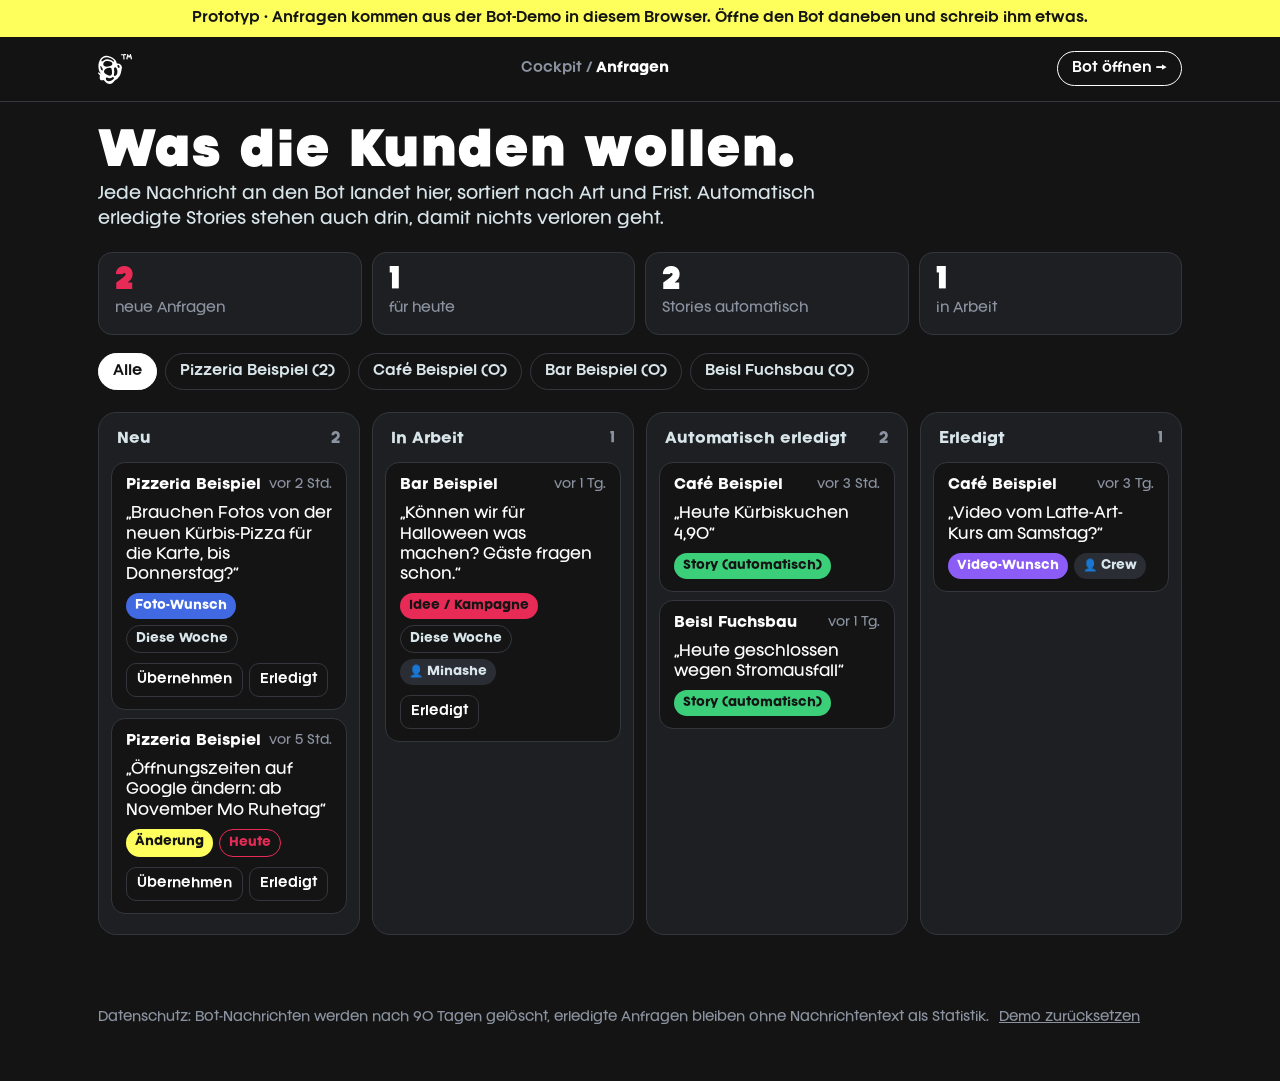
==== anfragen/index.html @ 5394dbed "Anfragen-Dashboard, Telegram-Bot, SharePoint-Videos und Datenschutz-Konzept - /anfragen/: alle Bot-N" ====
<!doctype html>
<html lang="de">
<head>
<meta charset="utf-8">
<meta name="viewport" content="width=device-width,initial-scale=1,viewport-fit=cover">
<meta name="robots" content="noindex,nofollow">
<title>the first thought — Anfragen</title>
<meta name="theme-color" content="#141414">
<link rel="icon" href="../assets/img/logo-pink.svg" type="image/svg+xml">
<link rel="stylesheet" href="../assets/css/base.css">
<style>
  .banner{background:var(--yellow);color:var(--ink);font-size:13.5px;font-weight:600;text-align:center;padding:8px var(--gutter)}
  header.top{position:sticky;top:0;z-index:30;background:rgba(20,20,20,.92);backdrop-filter:blur(10px);-webkit-backdrop-filter:blur(10px);border-bottom:1px solid var(--line)}
  header.top .wrap{display:flex;align-items:center;justify-content:space-between;height:64px;gap:14px}
  .crumbs{font-size:13px;color:var(--muted);font-weight:600}
  .crumbs b{color:var(--paper)}
  h1{font-weight:900;font-size:clamp(30px,4vw,46px);margin:26px 0 6px;line-height:1.05}
  .lead{color:var(--mist);margin:0 0 20px;max-width:720px}
  .stats{display:grid;grid-template-columns:repeat(4,1fr);gap:10px;margin-bottom:18px}
  @media (max-width:700px){.stats{grid-template-columns:1fr 1fr}}
  .stat{background:var(--ink-2);border:1px solid var(--line);border-radius:14px;padding:14px 16px}
  .stat b{display:block;font-size:28px;font-weight:900;line-height:1}
  .stat span{font-size:13px;color:var(--muted)}
  .stat.hot b{color:var(--pink)}
  .filters{display:flex;gap:8px;overflow-x:auto;scrollbar-width:none;margin:0 0 18px;padding-bottom:4px}
  .filters::-webkit-scrollbar{display:none}
  .filters button{flex:none;font:600 13.5px var(--sans);padding:9px 14px;border-radius:999px;border:1.5px solid var(--line);background:transparent;color:var(--mist);cursor:pointer}
  .filters button[aria-pressed="true"]{background:var(--paper);color:var(--ink);border-color:var(--paper)}
  .board{display:grid;grid-template-columns:repeat(4,minmax(0,1fr));gap:12px;padding-bottom:60px}
  @media (max-width:1000px){.board{grid-template-columns:repeat(2,minmax(0,1fr))}}
  @media (max-width:600px){.board{grid-template-columns:minmax(0,1fr)}}
  .col{background:var(--ink-2);border:1px solid var(--line);border-radius:18px;padding:12px;min-height:160px}
  .col h2{font-size:14px;font-weight:700;margin:4px 6px 12px;display:flex;justify-content:space-between;color:var(--mist)}
  .col h2 span{color:var(--muted)}
  .tk{background:var(--ink);border:1px solid var(--line);border-radius:14px;padding:12px 14px;margin-bottom:8px}
  .tk.fresh{border-color:var(--pink);box-shadow:0 0 0 3px rgba(232,43,86,.2)}
  .tk .top{display:flex;justify-content:space-between;gap:8px;font-size:12px;color:var(--muted)}
  .tk .cl{font-weight:700;color:var(--paper);font-size:13.5px}
  .tk p{margin:8px 0;font-size:14.5px;line-height:1.4}
  .tk .tags{display:flex;flex-wrap:wrap;gap:6px}
  .tg{font-size:11.5px;font-weight:700;border-radius:999px;padding:4px 9px;background:var(--ink-3);color:var(--mist)}
  .tg.foto{background:#4169e1;color:#fff}.tg.video{background:#8b5cf6;color:#fff}.tg.aenderung{background:var(--yellow);color:var(--ink)}.tg.idee{background:var(--pink);color:var(--ink)}.tg.basic{background:#3ccf7a;color:var(--ink)}
  .tg.due{background:transparent;border:1px solid var(--line)}
  .tg.due.heute{border-color:var(--pink);color:var(--pink)}
  .tk .res{font-size:12.5px;color:var(--muted);margin-top:8px}
  .tk .act{display:flex;gap:6px;margin-top:10px}
  .tk .act button{font:600 12.5px var(--sans);padding:8px 10px;border-radius:10px;border:1.5px solid var(--line);background:transparent;color:var(--paper);cursor:pointer}
  .tk .act button:hover{border-color:var(--pink);color:var(--pink)}
  .empty{font-size:13px;color:var(--muted);padding:8px 6px}
  .foot{font-size:12.5px;color:var(--muted);padding:0 0 40px}
  @media (max-width:560px){.crumbs{display:none}}
</style>
</head>
<body>
<div class="banner">Prototyp · Anfragen kommen aus der Bot-Demo in diesem Browser. Öffne den Bot daneben und schreib ihm etwas.</div>
<header class="top"><div class="wrap">
  <a href="../" aria-label="Zur Übersicht"><img class="logo" src="../assets/img/logo-white.svg" alt="the first thought" style="width:34px"></a>
  <span class="crumbs">Cockpit / <b>Anfragen</b></span>
  <a class="btn" href="../bot/" target="_blank" rel="noopener" style="padding:10px 14px;font-size:13px">Bot öffnen →</a>
</div></header>
<main class="wrap">
  <h1>Was die Kunden wollen.</h1>
  <p class="lead">Jede Nachricht an den Bot landet hier, sortiert nach Art und Frist. Automatisch erledigte Stories stehen auch drin, damit nichts verloren geht.</p>
  <div class="stats" id="stats"></div>
  <div class="filters" id="filters"></div>
  <div class="board" id="board"></div>
  <p class="foot">Datenschutz: Bot-Nachrichten werden nach 90 Tagen gelöscht, erledigte Anfragen bleiben ohne Nachrichtentext als Statistik. <button type="button" id="reset" style="background:none;border:0;color:var(--muted);text-decoration:underline;cursor:pointer;font:inherit">Demo zurücksetzen</button></p>
</main>
<script src="../assets/js/inbox.js"></script>
<script>
(() => {
"use strict";
const COLS = [["neu", "Neu"], ["arbeit", "In Arbeit"], ["auto", "Automatisch erledigt"], ["erledigt", "Erledigt"]];
const esc = s => String(s ?? "").replace(/[&<>"]/g, c => ({ "&": "&amp;", "<": "&lt;", ">": "&gt;", '"': "&quot;" }[c]));
const ago = t => { const m = Math.round((Date.now() - t) / 60000); if (m < 1) return "gerade eben"; if (m < 60) return `vor ${m} Min.`; const h = Math.round(m / 60); if (h < 24) return `vor ${h} Std.`; return `vor ${Math.round(h / 24)} Tg.`; };
let filter = "Alle";
let seen = new Set();
let first = true;
function render() {
  const all = TFT_inbox.all();
  const clients = ["Alle", ...new Set(all.map(t => t.client))];
  const f = document.getElementById("filters"); f.innerHTML = "";
  clients.forEach(c => { const b = document.createElement("button"); b.type = "button"; b.textContent = c + (c === "Alle" ? "" : ` (${all.filter(t => t.client === c && t.status === "neu").length})`); b.setAttribute("aria-pressed", String(c === filter)); b.onclick = () => { filter = c; render(); }; f.appendChild(b); });
  const list = all.filter(t => filter === "Alle" || t.client === filter);
  const neu = list.filter(t => t.status === "neu");
  document.getElementById("stats").innerHTML = `
    <div class="stat hot"><b>${neu.length}</b><span>neue Anfragen</span></div>
    <div class="stat"><b>${neu.filter(t => t.due === "Heute").length}</b><span>für heute</span></div>
    <div class="stat"><b>${list.filter(t => t.status === "auto").length}</b><span>Stories automatisch</span></div>
    <div class="stat"><b>${list.filter(t => t.status === "arbeit").length}</b><span>in Arbeit</span></div>`;
  const board = document.getElementById("board"); board.innerHTML = "";
  COLS.forEach(([k, label]) => {
    const items = list.filter(t => t.status === k);
    const col = document.createElement("div"); col.className = "col";
    col.innerHTML = `<h2>${label}<span>${items.length}</span></h2>`;
    if (!items.length) col.insertAdjacentHTML("beforeend", `<div class="empty">Nichts da.</div>`);
    items.forEach(t => {
      const fresh = !first && !seen.has(t.id);
      const el = document.createElement("div"); el.className = "tk" + (fresh ? " fresh" : "");
      el.innerHTML = `<div class="top"><span class="cl">${esc(t.client)}</span><span>${ago(t.created)}</span></div>
        <p>„${esc(t.text)}“</p>
        <div class="tags"><span class="tg ${t.kind}">${esc(TFT_KIND[t.kind] || t.kind)}</span>${t.due ? `<span class="tg due ${t.due === "Heute" ? "heute" : ""}">${esc(t.due)}</span>` : ""}${t.owner ? `<span class="tg">👤 ${esc(t.owner)}</span>` : ""}</div>
        ${t.result ? `<div class="res">→ ${esc(t.result)}</div>` : ""}
        ${k === "neu" ? `<div class="act"><button data-a="take">Übernehmen</button><button data-a="done">Erledigt</button></div>` : k === "arbeit" ? `<div class="act"><button data-a="done">Erledigt</button></div>` : ""}`;
      el.querySelectorAll("button").forEach(b => b.onclick = () => { TFT_inbox.update(t.id, b.dataset.a === "take" ? { status: "arbeit", owner: "Minashe" } : { status: "erledigt" }); render(); });
      col.appendChild(el);
    });
    board.appendChild(col);
  });
  list.forEach(t => seen.add(t.id)); first = false;
}
window.addEventListener("storage", e => { if (e.key === TFT_inbox.KEY) render(); });
setInterval(render, 30000);
document.getElementById("reset").onclick = () => { TFT_inbox.reset(); seen = new Set(); first = true; render(); };
render();
})();
</script>
</body>
</html>
---- assets/css/base.css ----
/* the first thought — Design-Tokens (abgeleitet von thefirstthought.at) */
@font-face{font-family:"Franie";src:url("../fonts/Franie-Light.woff2") format("woff2");font-weight:300;font-display:swap}
@font-face{font-family:"Franie";src:url("../fonts/Franie-Regular.woff2") format("woff2");font-weight:400;font-display:swap}
@font-face{font-family:"Franie";src:url("../fonts/Franie-Italic.woff2") format("woff2");font-weight:400;font-style:italic;font-display:swap}
@font-face{font-family:"Franie";src:url("../fonts/Franie-SemiBold.woff2") format("woff2");font-weight:600;font-display:swap}
@font-face{font-family:"Franie";src:url("../fonts/Franie-Bold.woff2") format("woff2");font-weight:700;font-display:swap}
@font-face{font-family:"Franie";src:url("../fonts/Franie-Black.woff2") format("woff2");font-weight:900;font-display:swap}
@font-face{font-family:"Thefirstfont";src:url("../fonts/Thefirstfont-Regular.woff2") format("woff2");font-weight:400;font-display:swap}

:root{
  --ink:#141414;
  --ink-2:#1d1f22;
  --ink-3:#2a2d33;
  --line:#33373d;
  --muted:#8b93a0;
  --paper:#ffffff;
  --mist:#d8e5ea;
  --pink:#e82b56;
  --pink-soft:#e0687f;
  --blue:#4169e1;
  --yellow:#feff5d;
  --radius:18px;
  --gutter:clamp(16px,4vw,48px);
  --max:1180px;
  --display:"Thefirstfont","Franie",system-ui,sans-serif;
  --sans:"Franie",system-ui,-apple-system,"Segoe UI",sans-serif;
}
*{box-sizing:border-box}
html{-webkit-text-size-adjust:100%}
body{margin:0;background:var(--ink);color:var(--paper);font-family:var(--sans);font-weight:400;line-height:1.55;-webkit-font-smoothing:antialiased}
a{color:inherit}
img,svg{display:block;max-width:100%}
::selection{background:var(--pink);color:var(--ink)}
.wrap{max-width:var(--max);margin:0 auto;padding:0 var(--gutter)}
.logo{width:40px;height:auto;color:var(--paper)}
.btn{display:inline-flex;align-items:center;gap:.6em;font:600 15px/1 var(--sans);padding:16px 22px;border-radius:999px;border:1.5px solid var(--paper);color:var(--paper);background:transparent;text-decoration:none;cursor:pointer;transition:background .2s,color .2s,border-color .2s}
.btn:hover{background:var(--paper);color:var(--ink)}
.btn--pink{background:var(--pink);border-color:var(--pink);color:var(--ink)}
.btn--pink:hover{background:var(--paper);border-color:var(--paper)}
.tag{display:inline-block;font:600 12px/1 var(--sans);letter-spacing:.12em;text-transform:uppercase;color:var(--pink)}
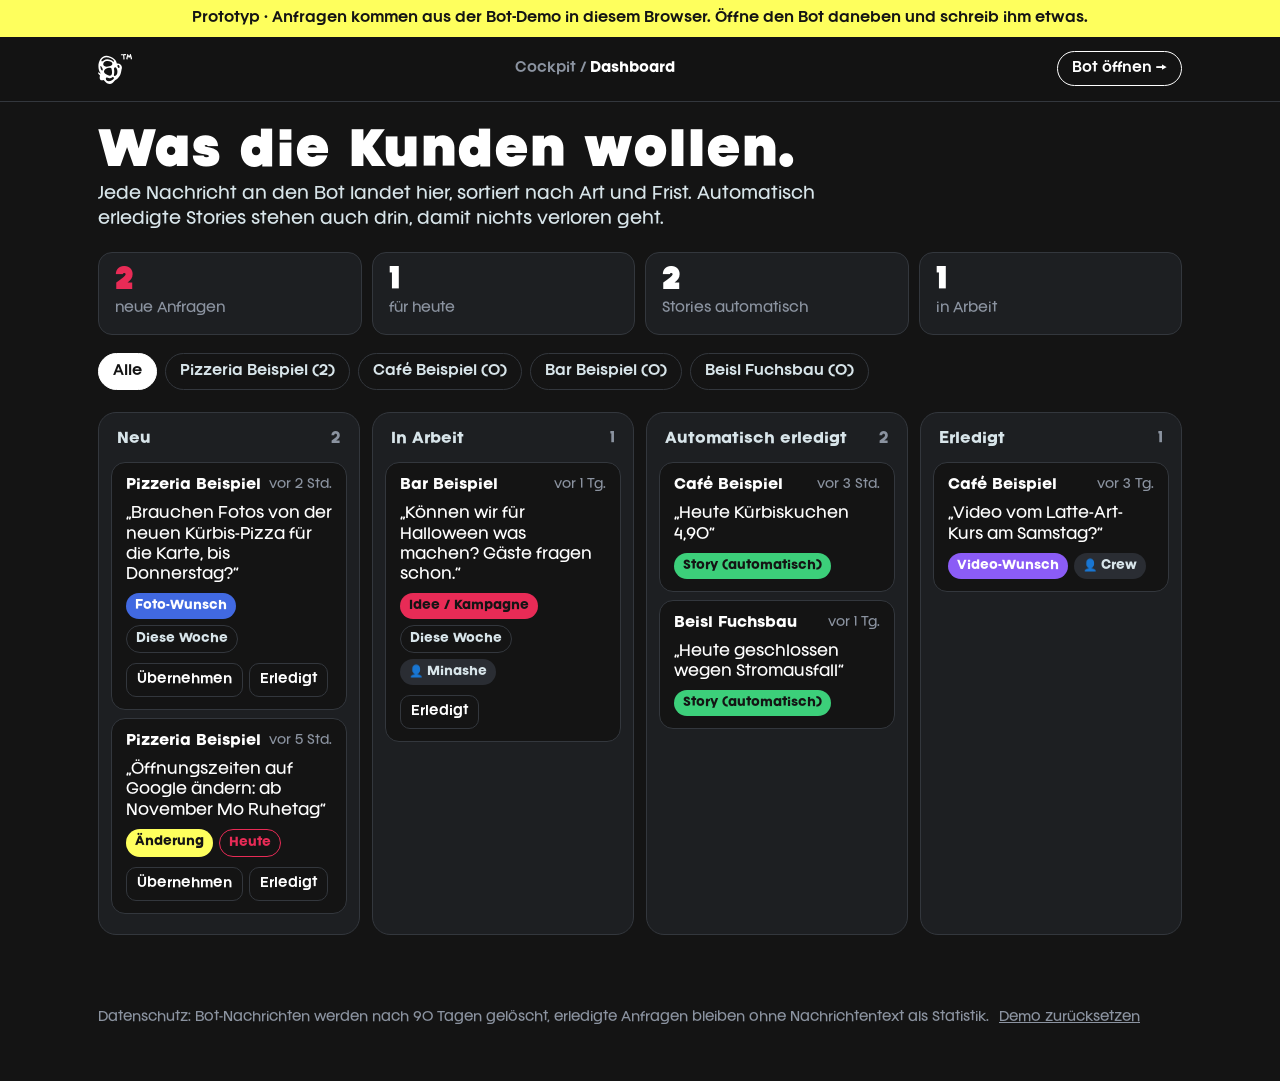
==== commit 65a1d82d: "Menü: kleinere Schrift, kürzere Punkte, „Dashboard“ statt „Anfragen“ Co-Authored-By: Claude Opus 5.5" ====
--- a/anfragen/index.html
+++ b/anfragen/index.html
@@ -4,7 +4,7 @@
 <meta charset="utf-8">
 <meta name="viewport" content="width=device-width,initial-scale=1,viewport-fit=cover">
 <meta name="robots" content="noindex,nofollow">
-<title>the first thought — Anfragen</title>
+<title>the first thought — Dashboard</title>
 <meta name="theme-color" content="#141414">
 <link rel="icon" href="../assets/img/logo-pink.svg" type="image/svg+xml">
 <link rel="stylesheet" href="../assets/css/base.css">
@@ -55,7 +55,7 @@
 <div class="banner">Prototyp · Anfragen kommen aus der Bot-Demo in diesem Browser. Öffne den Bot daneben und schreib ihm etwas.</div>
 <header class="top"><div class="wrap">
   <a href="../" aria-label="Zur Übersicht"><img class="logo" src="../assets/img/logo-white.svg" alt="the first thought" style="width:34px"></a>
-  <span class="crumbs">Cockpit / <b>Anfragen</b></span>
+  <span class="crumbs">Cockpit / <b>Dashboard</b></span>
   <a class="btn" href="../bot/" target="_blank" rel="noopener" style="padding:10px 14px;font-size:13px">Bot öffnen →</a>
 </div></header>
 <main class="wrap">
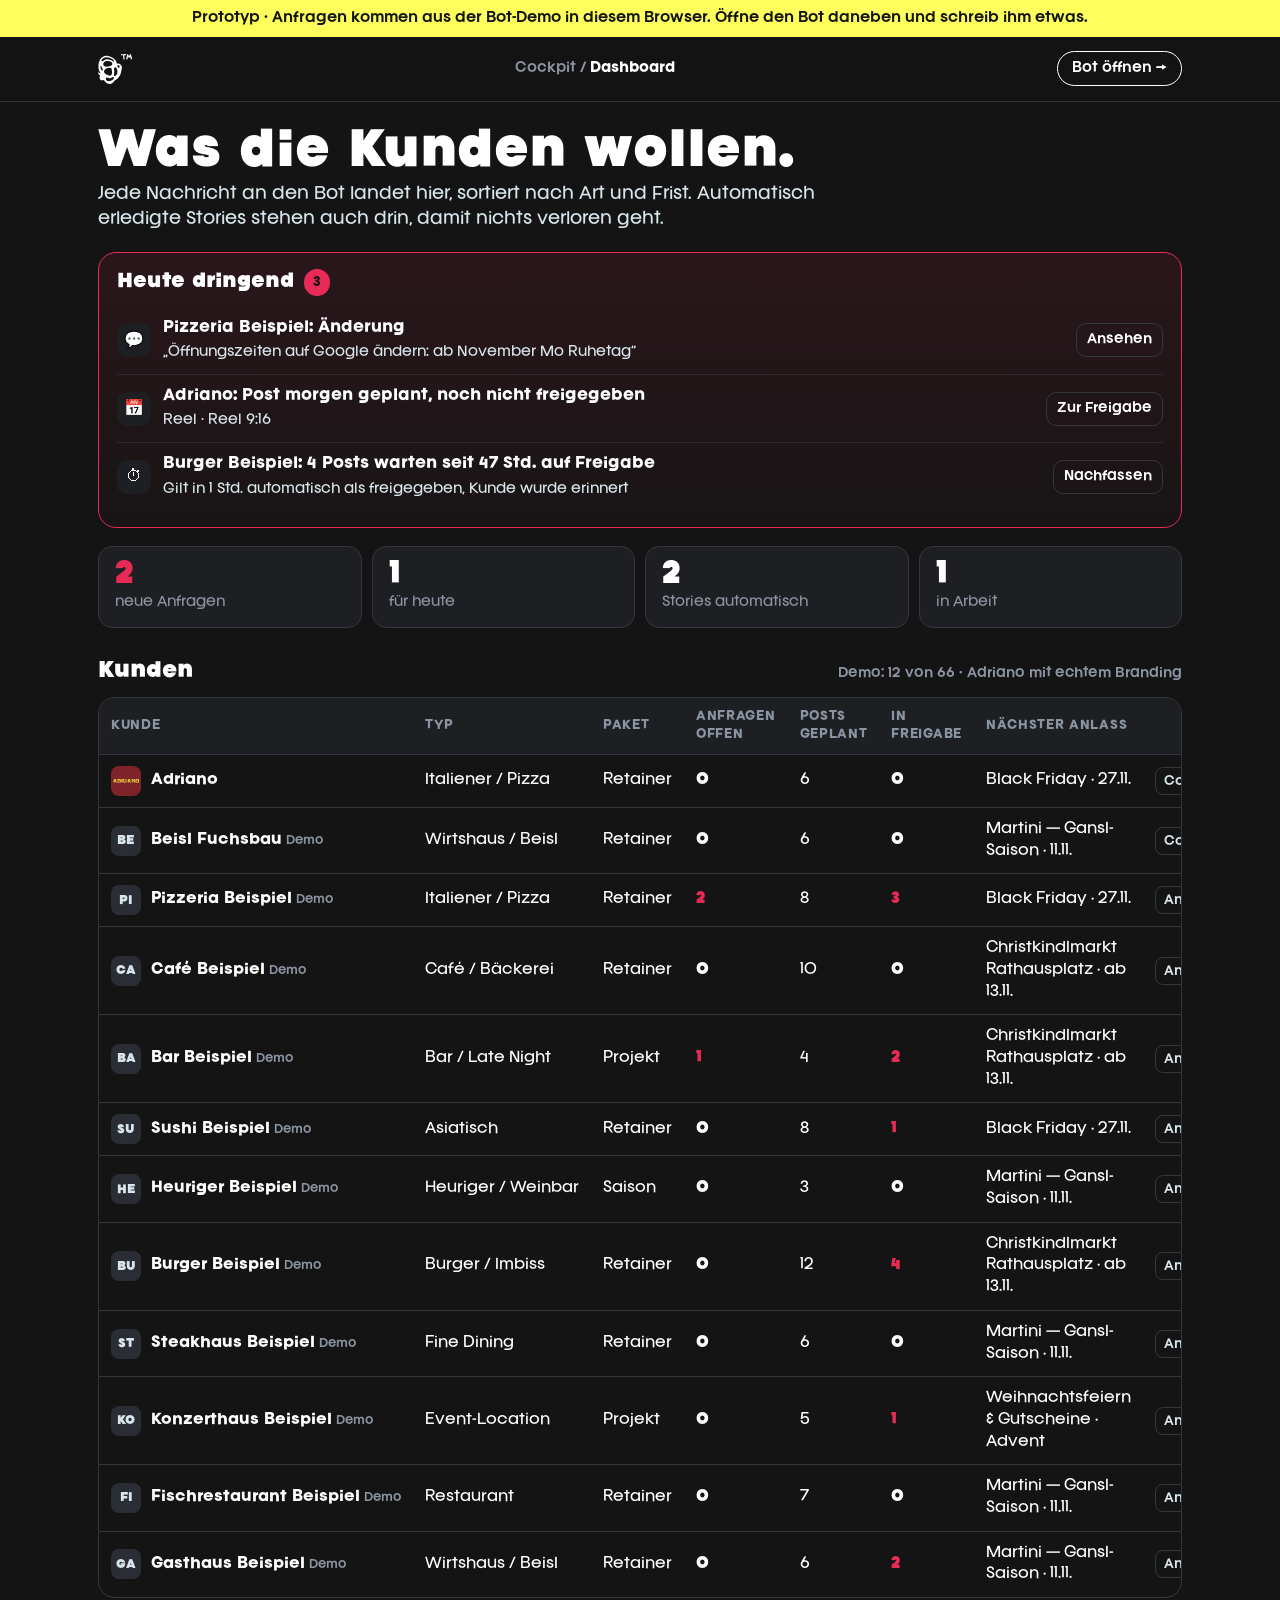
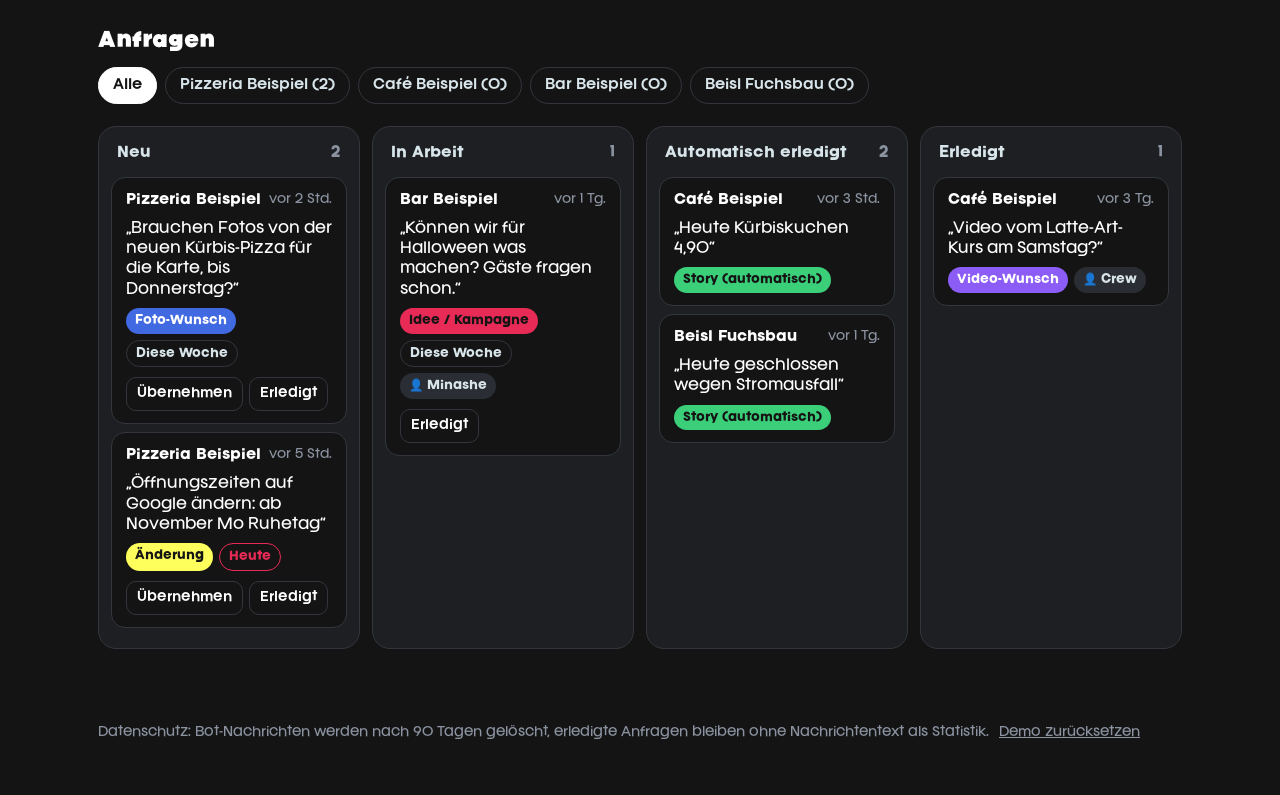
==== commit 6c12175c: "Brand-Kit-Editor, Adriano als Beispielkunde, Kundenliste und „Heute dringend“ - /brandkit/: Logo (SV" ====
--- a/anfragen/index.html
+++ b/anfragen/index.html
@@ -47,6 +47,34 @@
   .tk .act button{font:600 12.5px var(--sans);padding:8px 10px;border-radius:10px;border:1.5px solid var(--line);background:transparent;color:var(--paper);cursor:pointer}
   .tk .act button:hover{border-color:var(--pink);color:var(--pink)}
   .empty{font-size:13px;color:var(--muted);padding:8px 6px}
+  .urgent{border:1.5px solid var(--pink);background:linear-gradient(180deg,rgba(232,43,86,.10),rgba(232,43,86,.02));border-radius:18px;padding:16px 18px;margin:0 0 18px}
+  .urgent h2{margin:0 0 10px;font-size:18px;font-weight:900;display:flex;align-items:center;gap:10px}
+  .urgent h2 span{font-size:12px;font-weight:700;background:var(--pink);color:var(--ink);border-radius:999px;padding:4px 9px}
+  .ur{display:grid;grid-template-columns:auto minmax(0,1fr) auto;gap:12px;align-items:center;padding:10px 0;border-top:1px solid rgba(255,255,255,.08)}
+  .ur:first-of-type{border-top:0}
+  .ur .ic{width:34px;height:34px;border-radius:10px;display:grid;place-items:center;background:var(--ink-2);font-size:16px}
+  .ur b{display:block;font-size:14.5px}
+  .ur span{font-size:13px;color:var(--mist)}
+  .ur a{font:600 12.5px var(--sans);color:var(--paper);border:1.5px solid var(--line);border-radius:10px;padding:8px 10px;text-decoration:none;white-space:nowrap}
+  .ur a:hover{border-color:var(--pink);color:var(--pink)}
+  h2.sec{font-size:20px;font-weight:900;margin:28px 0 10px;display:flex;justify-content:space-between;align-items:baseline;gap:10px}
+  h2.sec small{font-size:12.5px;font-weight:600;color:var(--muted)}
+  .tw{overflow-x:auto;border:1px solid var(--line);border-radius:16px;margin-bottom:26px}
+  table.cl{width:100%;border-collapse:collapse;font-size:14px;min-width:1000px}
+  table.cl td:nth-child(1) span,table.cl td:nth-child(2),table.cl td:nth-child(3){white-space:nowrap}
+  table.cl th{text-align:left;font-size:11.5px;font-weight:700;letter-spacing:.06em;text-transform:uppercase;color:var(--muted);padding:10px 12px;background:var(--ink-2);border-bottom:1px solid var(--line)}
+  table.cl td{padding:11px 12px;border-bottom:1px solid var(--line);vertical-align:middle}
+  table.cl tr:last-child td{border-bottom:0}
+  table.cl tr:hover td{background:rgba(255,255,255,.02)}
+  .cn{display:flex;align-items:center;gap:10px;font-weight:700}
+  .cn i{width:30px;height:30px;border-radius:8px;display:grid;place-items:center;font-style:normal;font-size:11px;font-weight:800;flex:none;overflow:hidden}
+  .cn i img{width:26px}
+  .cn em{font-style:normal;font-size:11px;font-weight:600;color:var(--muted);margin-left:4px}
+  .num{font-weight:800}
+  .num.hot{color:var(--pink)}
+  .ln{display:flex;gap:6px}
+  .ln a{font:600 12px var(--sans);color:var(--mist);text-decoration:none;border:1px solid var(--line);border-radius:8px;padding:6px 8px;white-space:nowrap}
+  .ln a:hover{color:var(--pink);border-color:var(--pink)}
   .foot{font-size:12.5px;color:var(--muted);padding:0 0 40px}
   @media (max-width:560px){.crumbs{display:none}}
 </style>
@@ -61,12 +89,19 @@
 <main class="wrap">
   <h1>Was die Kunden wollen.</h1>
   <p class="lead">Jede Nachricht an den Bot landet hier, sortiert nach Art und Frist. Automatisch erledigte Stories stehen auch drin, damit nichts verloren geht.</p>
+  <section class="urgent" id="urgent"></section>
   <div class="stats" id="stats"></div>
+  <h2 class="sec">Kunden <small>Demo: 12 von 66 · Adriano mit echtem Branding</small></h2>
+  <div class="tw"><table class="cl"><thead><tr><th>Kunde</th><th>Typ</th><th>Paket</th><th>Anfragen offen</th><th>Posts geplant</th><th>In Freigabe</th><th>Nächster Anlass</th><th></th></tr></thead><tbody id="clients"></tbody></table></div>
+  <h2 class="sec">Anfragen</h2>
   <div class="filters" id="filters"></div>
   <div class="board" id="board"></div>
   <p class="foot">Datenschutz: Bot-Nachrichten werden nach 90 Tagen gelöscht, erledigte Anfragen bleiben ohne Nachrichtentext als Statistik. <button type="button" id="reset" style="background:none;border:0;color:var(--muted);text-decoration:underline;cursor:pointer;font:inherit">Demo zurücksetzen</button></p>
 </main>
 <script src="../assets/js/inbox.js"></script>
+<script src="../assets/js/anlaesse.js"></script>
+<script src="../assets/js/templates.js"></script>
+<script src="../assets/js/clients.js"></script>
 <script>
 (() => {
 "use strict";
@@ -108,6 +143,38 @@
     board.appendChild(col);
   });
   list.forEach(t => seen.add(t.id)); first = false;
+  renderClients(all); renderUrgent(all);
+}
+function contentOf(id) {
+  const key = id === "fuchsbau" ? "tft-content-demo-v2" : "tft-content-" + id + "-v1";
+  try { const s = JSON.parse(localStorage.getItem(key) || "null"); if (s && s.posts) return s.posts; } catch (e) {}
+  const c = TFT_CLIENTS[id]; return c && c.seed ? c.seed() : null;
+}
+function nextAnlass(t) { const a = TFT_ANLAESSE.find(x => x.typ.includes(t)); return a ? `${a.t} · ${a.d}` : "–"; }
+function renderClients(all) {
+  const tb = document.getElementById("clients"); tb.innerHTML = "";
+  TFT_CLIENT_LIST.forEach(c => {
+    const open = all.filter(t => t.client === c.name && (t.status === "neu" || t.status === "arbeit")).length;
+    const posts = c.id ? contentOf(c.id) : null;
+    const planned = posts ? posts.length : c.posts, review = posts ? posts.filter(p => p.status === "review").length : c.review;
+    const cl = c.id && TFT_CLIENTS[c.id], br = c.id ? TFT_getBrand(c.id) : null;
+    const av = br && br.logoOnDark ? `<i style="background:${br.colors.dark}"><img src="${esc(br.logoOnDark)}" alt=""></i>` : `<i style="background:var(--ink-3);color:var(--mist)">${esc(c.name.slice(0, 2).toUpperCase())}</i>`;
+    const tr = document.createElement("tr");
+    tr.innerHTML = `<td><div class="cn">${av}<span>${esc(c.name)}${c.fictional ? "<em>Demo</em>" : ""}</span></div></td><td>${esc(c.typ)}</td><td>${esc(c.plan)}</td>
+      <td><span class="num ${open ? "hot" : ""}">${open}</span></td><td>${planned}</td><td><span class="num ${review ? "hot" : ""}">${review}</span></td><td>${esc(nextAnlass(c.t))}</td>
+      <td><div class="ln">${c.id ? `<a href="../content/?k=${c.id}">Content</a><a href="../brandkit/?k=${c.id}">Brand-Kit</a><a href="../bot/?k=${c.id}">Bot</a>` : `<a href="#" data-f="${esc(c.name)}">Anfragen</a>`}</div></td>`;
+    const f = tr.querySelector("[data-f]"); if (f) f.onclick = e => { e.preventDefault(); filter = c.name; render(); document.getElementById("board").scrollIntoView({ behavior: "smooth" }); };
+    tb.appendChild(tr);
+  });
+}
+function renderUrgent(all) {
+  const items = [];
+  all.filter(t => t.due === "Heute" && (t.status === "neu" || t.status === "arbeit")).forEach(t => items.push({ ic: "💬", b: `${t.client}: ${TFT_KIND[t.kind] || "Anfrage"}`, s: `„${t.text}“`, a: "Ansehen", h: "#board" }));
+  const tmr = new Date(); tmr.setDate(tmr.getDate() + 1); const tIso = new Date().toISOString().slice(0, 10), mIso = tmr.toISOString().slice(0, 10);
+  ["adriano", "fuchsbau"].forEach(id => (contentOf(id) || []).filter(p => (p.date === tIso || p.date === mIso) && p.status !== "ok").forEach(p => items.push({ ic: "📅", b: `${TFT_CLIENTS[id].name}: Post ${p.date === tIso ? "heute" : "morgen"} geplant, noch nicht freigegeben`, s: `${TFT_TEMPLATES[p.tpl].label} · ${TFT_TEMPLATES[p.tpl].format}`, a: "Zur Freigabe", h: `../content/?k=${id}` })));
+  items.push({ ic: "⏱", b: "Burger Beispiel: 4 Posts warten seit 47 Std. auf Freigabe", s: "Gilt in 1 Std. automatisch als freigegeben, Kunde wurde erinnert", a: "Nachfassen", h: "#" });
+  const u = document.getElementById("urgent");
+  u.innerHTML = `<h2>Heute dringend <span>${items.length}</span></h2>` + items.map(i => `<div class="ur"><div class="ic">${i.ic}</div><div><b>${esc(i.b)}</b><span>${esc(i.s)}</span></div><a href="${i.h}">${esc(i.a)}</a></div>`).join("");
 }
 window.addEventListener("storage", e => { if (e.key === TFT_inbox.KEY) render(); });
 setInterval(render, 30000);
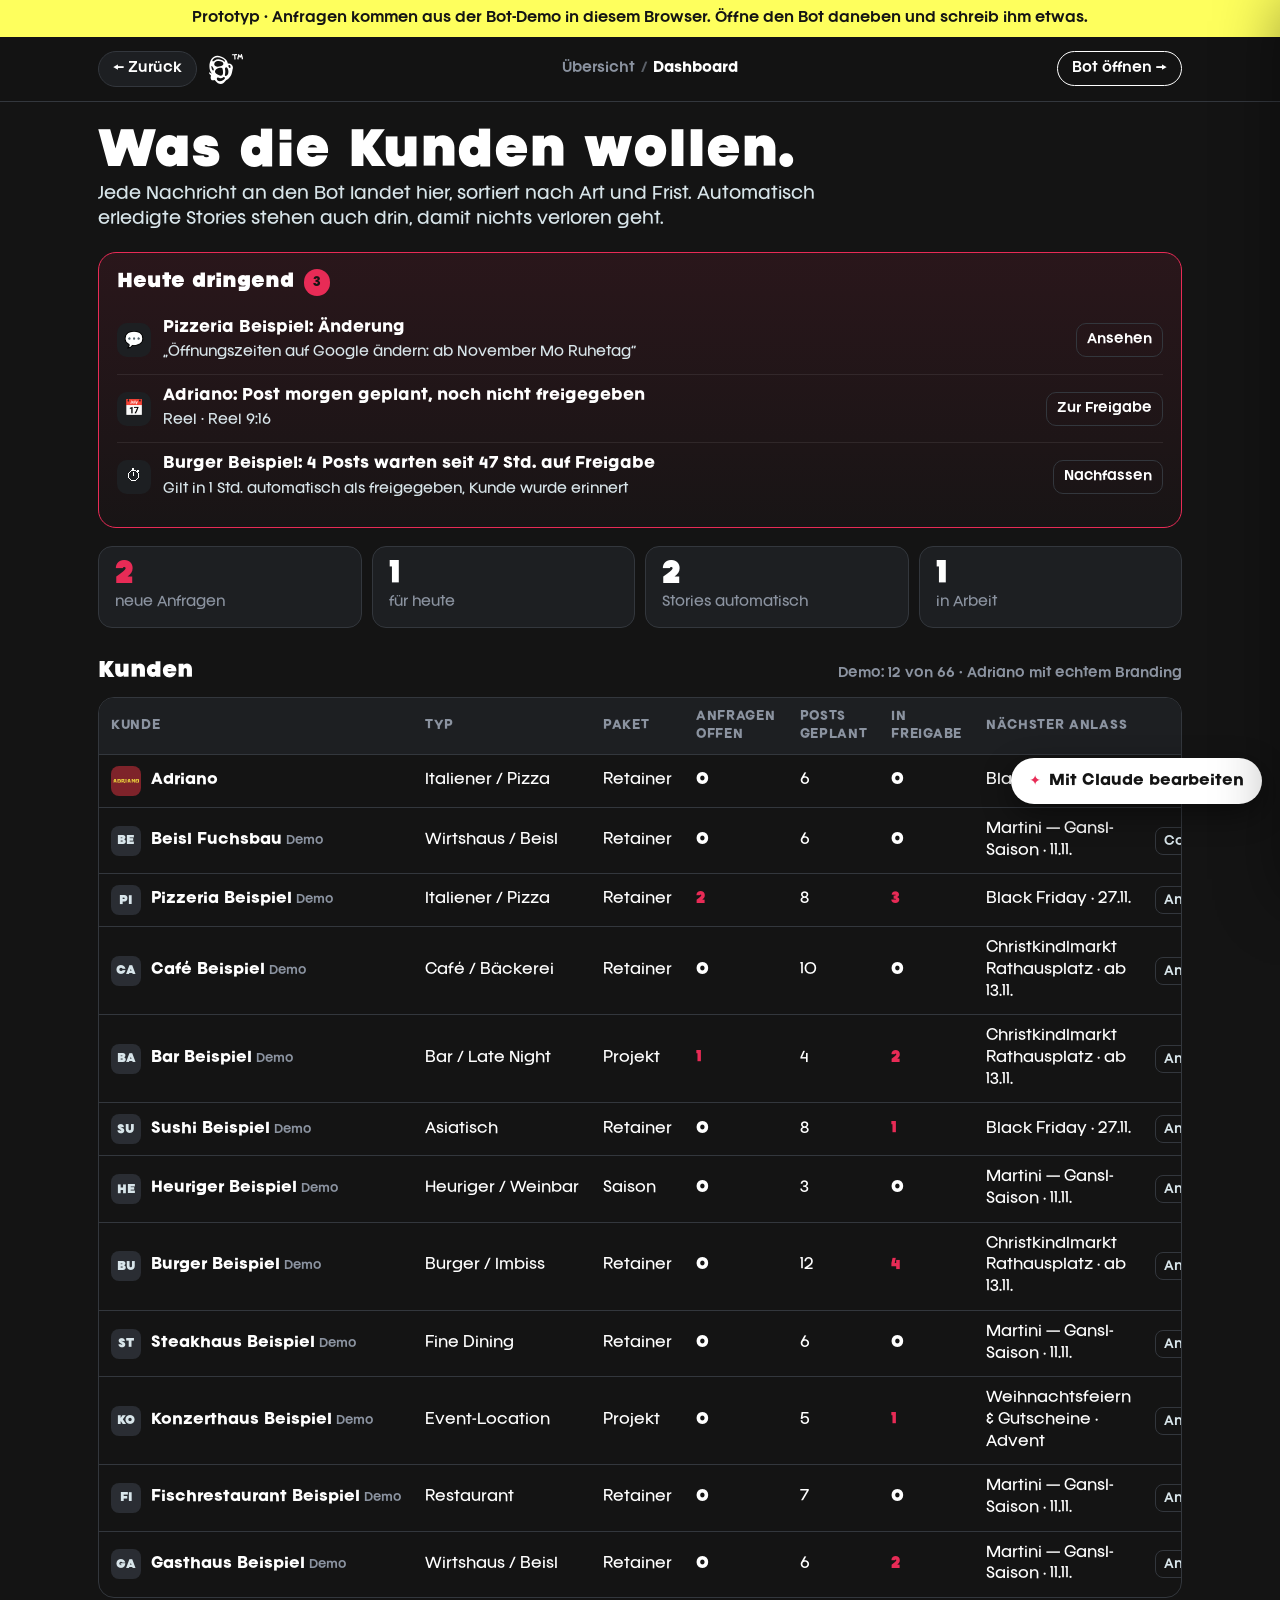
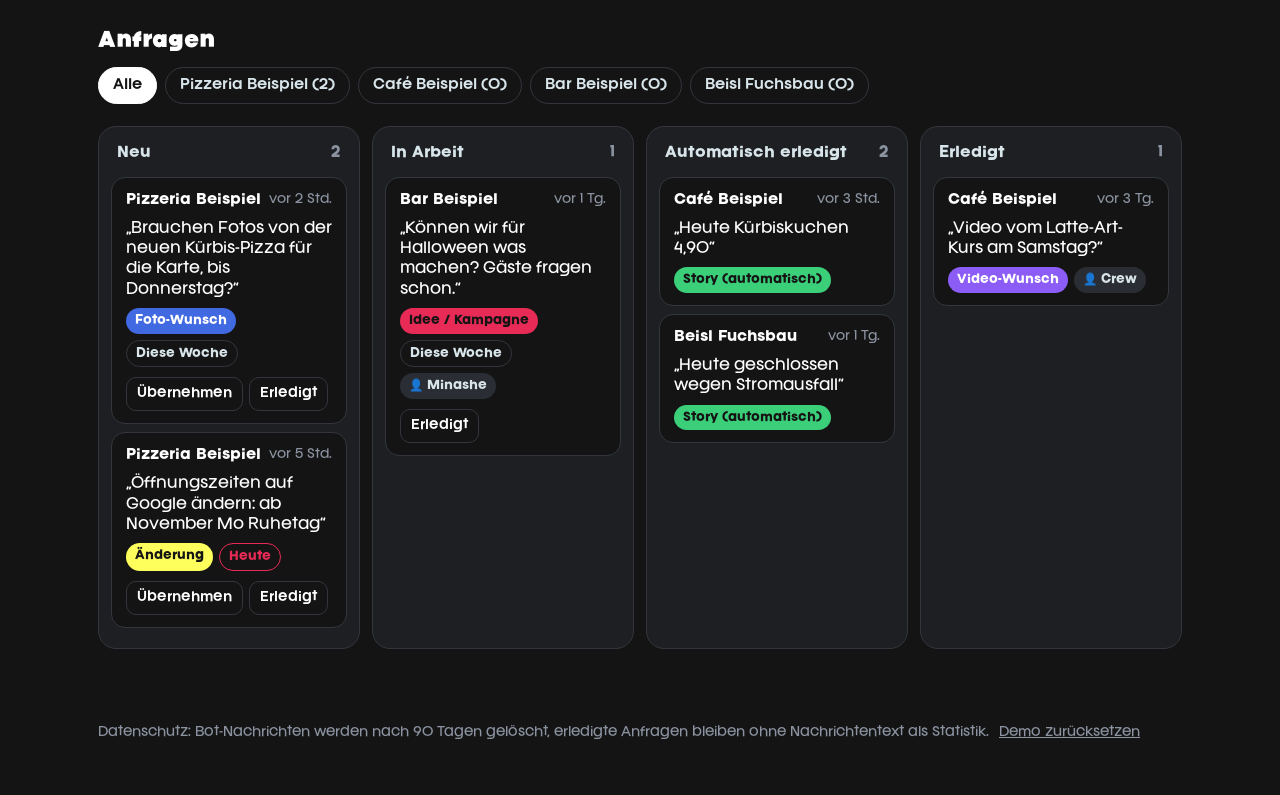
==== commit 4d9bc7bd: "Zurück-Knopf mit Speichern-Dialog, klickbare Breadcrumbs, Bearbeitungs-Chat, Schriften robuster lade" ====
--- a/anfragen/index.html
+++ b/anfragen/index.html
@@ -102,6 +102,8 @@
 <script src="../assets/js/anlaesse.js"></script>
 <script src="../assets/js/templates.js"></script>
 <script src="../assets/js/clients.js"></script>
+<script src="../assets/js/nav.js"></script>
+<script src="../assets/js/assist.js"></script>
 <script>
 (() => {
 "use strict";
@@ -113,7 +115,7 @@
 let first = true;
 function render() {
   const all = TFT_inbox.all();
-  const clients = ["Alle", ...new Set(all.map(t => t.client))];
+  const clients = ["Alle", ...new Set([...all.map(t => t.client), ...(filter !== "Alle" ? [filter] : [])])];
   const f = document.getElementById("filters"); f.innerHTML = "";
   clients.forEach(c => { const b = document.createElement("button"); b.type = "button"; b.textContent = c + (c === "Alle" ? "" : ` (${all.filter(t => t.client === c && t.status === "neu").length})`); b.setAttribute("aria-pressed", String(c === filter)); b.onclick = () => { filter = c; render(); }; f.appendChild(b); });
   const list = all.filter(t => filter === "Alle" || t.client === filter);
@@ -180,6 +182,21 @@
 setInterval(render, 30000);
 document.getElementById("reset").onclick = () => { TFT_inbox.reset(); seen = new Set(); first = true; render(); };
 render();
+TFT_nav({ crumbs: [{ label: "Übersicht", href: "../" }, { label: "Dashboard" }], back: "../" });
+TFT_assist({
+  title: "Dashboard",
+  hello: "Ich filtere und sortiere Anfragen. Probier „Zeig Adriano“ oder „Alle“.",
+  examples: ["Zeig Adriano", "Zeig Pizzeria Beispiel", "Alle"],
+  fallback: "Anfragen zusammenfassen, Antworten an Kunden vorformulieren, Aufgaben im Team verteilen",
+  handle: t => {
+    const low = t.toLowerCase();
+    if (/^alle/.test(low)) { filter = "Alle"; render(); return { say: "Alle Kunden.", what: "Filter zurückgesetzt" }; }
+    const m = t.match(/^(?:zeig|filter|nur)\s+(.+)$/i);
+    if (m) { const c = [...new Set(TFT_inbox.all().map(x => x.client)), ...TFT_CLIENT_LIST.map(x => x.name)].find(n => n.toLowerCase().includes(m[1].toLowerCase())); if (c) { filter = c; render(); document.getElementById("board").scrollIntoView({ behavior: "smooth" }); return { say: `Zeige ${c}.`, what: "Filter gesetzt" }; } }
+    return null;
+  }
+});
+
 })();
 </script>
 </body>
--- a/assets/css/base.css
+++ b/assets/css/base.css
@@ -38,3 +38,48 @@
 .btn--pink{background:var(--pink);border-color:var(--pink);color:var(--ink)}
 .btn--pink:hover{background:var(--paper);border-color:var(--paper)}
 .tag{display:inline-block;font:600 12px/1 var(--sans);letter-spacing:.12em;text-transform:uppercase;color:var(--pink)}
+
+/* Navigation: Zurück-Knopf, Breadcrumbs, Verlassen-Dialog */
+.backbtn{font:600 13px var(--sans);color:var(--paper);background:var(--ink-2);border:1.5px solid var(--line);border-radius:999px;padding:9px 14px;cursor:pointer;white-space:nowrap;display:inline-flex;align-items:center;gap:6px}
+.backbtn:hover{border-color:var(--pink);color:var(--pink)}
+.hdr-l{display:flex;align-items:center;gap:12px;min-width:0}
+.crumbs a{color:var(--muted);text-decoration:none}
+.crumbs a:hover{color:var(--pink);text-decoration:underline}
+.crumbs .sep{margin:0 6px;opacity:.6}
+.tft-modal{position:fixed;inset:0;z-index:100;background:rgba(0,0,0,.72);display:none;place-items:center;padding:16px}
+.tft-modal.open{display:grid}
+.tft-modal .box{background:var(--ink-2);border:1px solid var(--line);border-radius:22px;padding:26px;max-width:440px;width:100%}
+.tft-modal h3{margin:0 0 8px;font-size:22px;font-weight:900}
+.tft-modal p{margin:0 0 20px;color:var(--mist);font-size:15px}
+.tft-modal .acts{display:flex;flex-direction:column;gap:8px}
+.tft-modal .btn{justify-content:center;padding:14px 18px;font-size:15px}
+.tft-modal .btn.danger{border-color:var(--line);color:var(--mist)}
+.tft-modal .btn.danger:hover{background:transparent;border-color:var(--pink);color:var(--pink)}
+.tft-modal .link{background:none;border:0;color:var(--muted);font:600 14px var(--sans);cursor:pointer;padding:10px}
+
+/* Bearbeitungs-Chat (Team) */
+.ai-fab{position:fixed;right:18px;bottom:96px;z-index:80;display:inline-flex;align-items:center;gap:8px;font:700 14px var(--sans);background:var(--paper);color:var(--ink);border:0;border-radius:999px;padding:14px 18px;box-shadow:0 10px 30px rgba(0,0,0,.45);cursor:pointer}
+.ai-fab:hover{background:var(--pink)}
+.ai-fab i{font-style:normal;color:var(--pink)}
+.ai-fab:hover i{color:var(--ink)}
+.ai-panel{position:fixed;top:0;right:0;bottom:0;width:min(400px,100vw);z-index:90;background:var(--ink-2);border-left:1px solid var(--line);display:flex;flex-direction:column;transform:translateX(105%);transition:transform .25s ease;box-shadow:-20px 0 60px rgba(0,0,0,.4)}
+.ai-panel.open{transform:none}
+.ai-head{display:flex;justify-content:space-between;align-items:center;gap:10px;padding:16px 18px;border-bottom:1px solid var(--line)}
+.ai-head b{font-size:16px}
+.ai-head small{display:block;font-size:12px;color:var(--muted);font-weight:600}
+.ai-head button{background:none;border:1.5px solid var(--line);color:var(--paper);border-radius:999px;width:36px;height:36px;font-size:16px;cursor:pointer}
+.ai-log{flex:1;overflow-y:auto;padding:14px;display:flex;flex-direction:column;gap:8px}
+.ai-log > *{flex-shrink:0}
+.ai-m{max-width:88%;padding:10px 13px;border-radius:14px;font-size:14.5px;line-height:1.4;white-space:pre-wrap}
+.ai-m.me{align-self:flex-end;background:var(--pink);color:var(--ink);border-bottom-right-radius:4px}
+.ai-m.ai{align-self:flex-start;background:var(--ink-3);color:var(--paper);border-bottom-left-radius:4px}
+.ai-m.ai .done{display:block;margin-top:6px;font-size:12.5px;color:#3ccf7a}
+.ai-m.ai .tool{display:block;margin-top:6px;font:12px ui-monospace,Menlo,monospace;color:var(--muted)}
+.ai-ex{display:flex;flex-wrap:wrap;gap:6px;padding:0 14px 10px}
+.ai-ex button{font:600 12.5px var(--sans);background:transparent;color:var(--mist);border:1.5px solid var(--line);border-radius:999px;padding:7px 11px;cursor:pointer;text-align:left}
+.ai-ex button:hover{border-color:var(--pink);color:var(--pink)}
+.ai-in{display:flex;gap:8px;padding:12px 14px calc(12px + env(safe-area-inset-bottom));border-top:1px solid var(--line)}
+.ai-in input{flex:1;min-width:0;font:16px var(--sans);background:var(--ink);color:var(--paper);border:1.5px solid var(--line);border-radius:999px;padding:11px 15px}
+.ai-in input:focus{outline:none;border-color:var(--pink)}
+.ai-in button{width:44px;height:44px;border-radius:50%;border:0;background:var(--pink);color:var(--ink);font-size:18px;cursor:pointer;flex:none}
+@media (max-width:560px){.ai-fab{right:12px;bottom:84px;padding:12px 14px}.ai-fab span{display:none}}
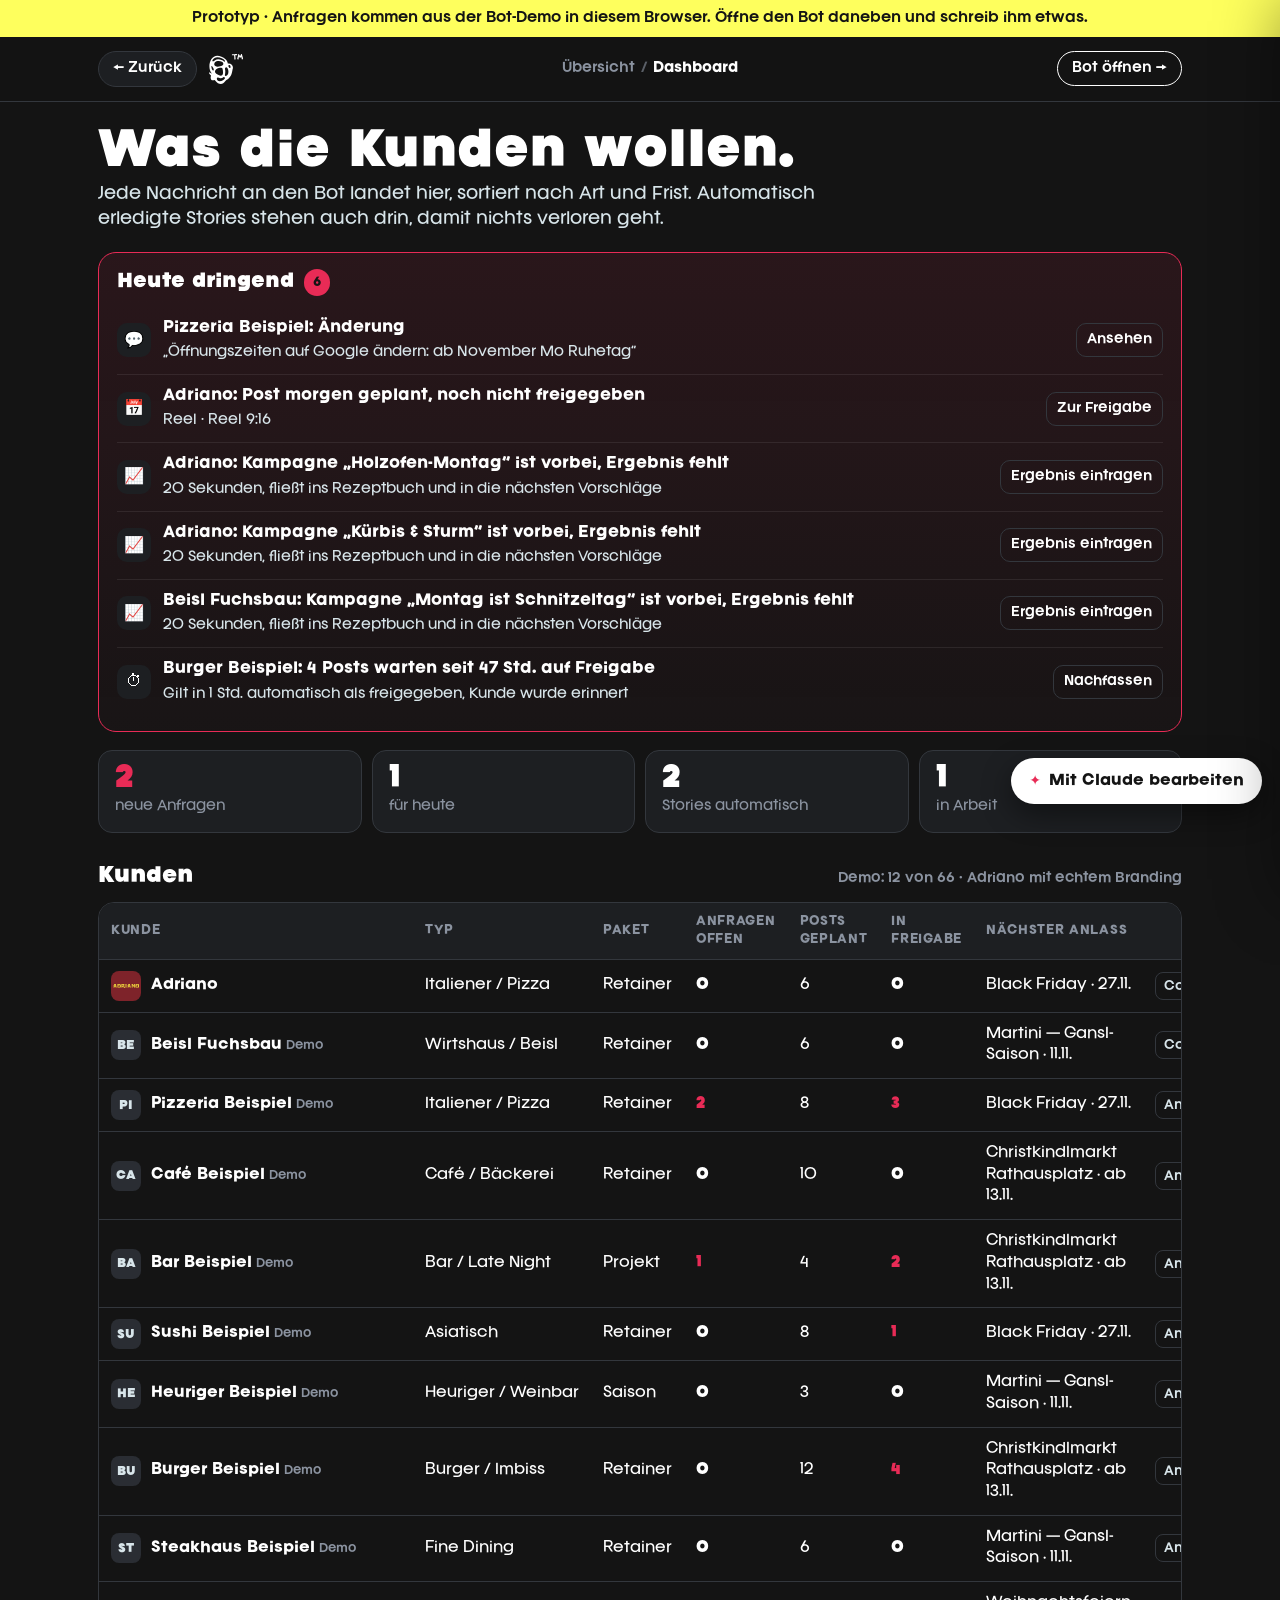
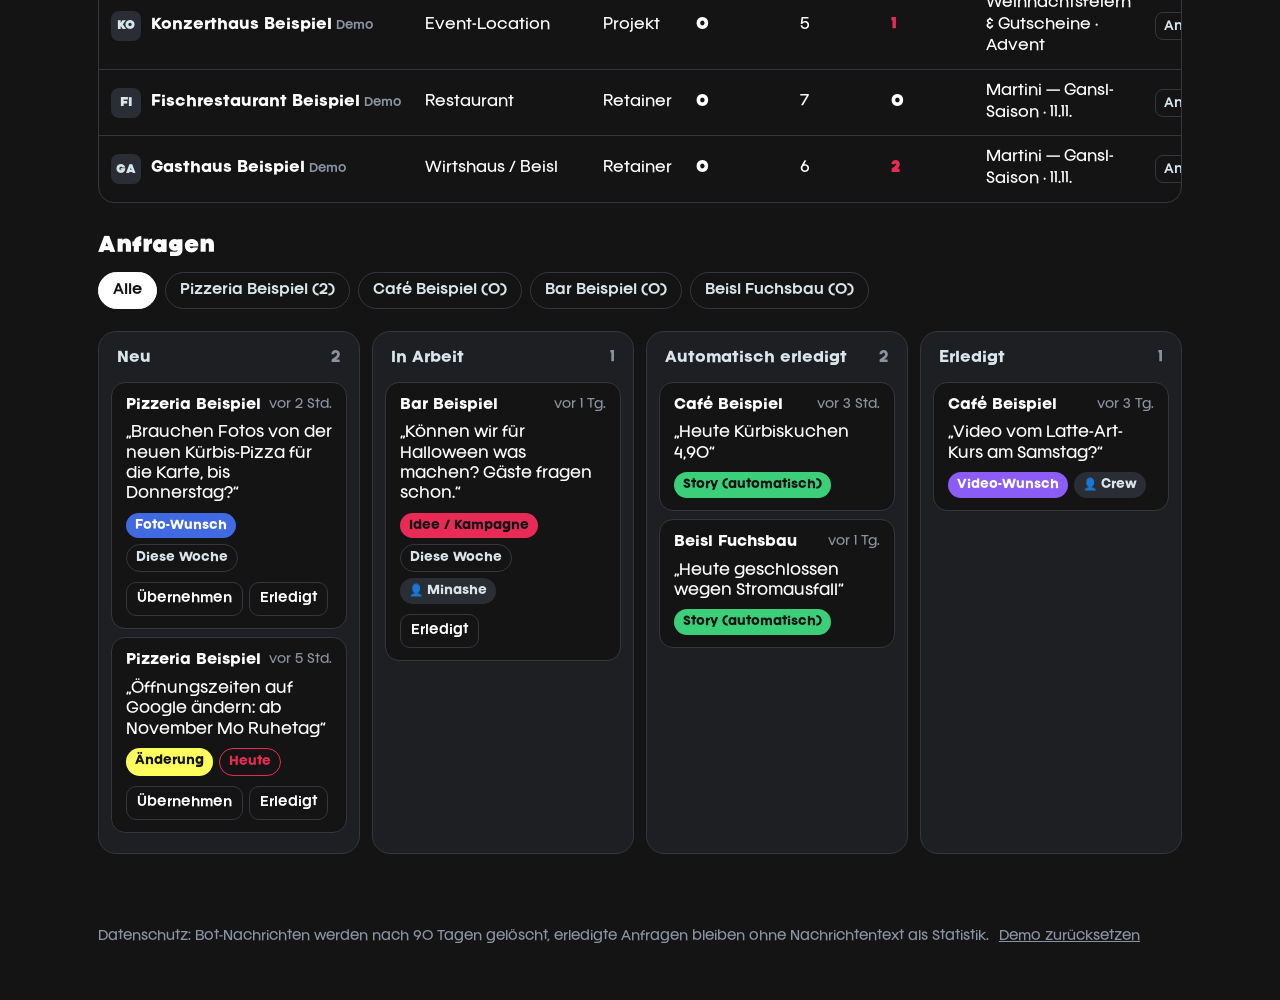
==== commit af7b155a: "Kampagnen-Seite mit Ergebnis eintragen und Rezeptbuch - Pipeline pro Kunde: Idee, angeboten, verkauf" ====
--- a/anfragen/index.html
+++ b/anfragen/index.html
@@ -102,6 +102,7 @@
 <script src="../assets/js/anlaesse.js"></script>
 <script src="../assets/js/templates.js"></script>
 <script src="../assets/js/clients.js"></script>
+<script src="../assets/js/kampagnen.js"></script>
 <script src="../assets/js/nav.js"></script>
 <script src="../assets/js/assist.js"></script>
 <script>
@@ -164,7 +165,7 @@
     const tr = document.createElement("tr");
     tr.innerHTML = `<td><div class="cn">${av}<span>${esc(c.name)}${c.fictional ? "<em>Demo</em>" : ""}</span></div></td><td>${esc(c.typ)}</td><td>${esc(c.plan)}</td>
       <td><span class="num ${open ? "hot" : ""}">${open}</span></td><td>${planned}</td><td><span class="num ${review ? "hot" : ""}">${review}</span></td><td>${esc(nextAnlass(c.t))}</td>
-      <td><div class="ln">${c.id ? `<a href="../content/?k=${c.id}">Content</a><a href="../brandkit/?k=${c.id}">Brand-Kit</a><a href="../bot/?k=${c.id}">Bot</a>` : `<a href="#" data-f="${esc(c.name)}">Anfragen</a>`}</div></td>`;
+      <td><div class="ln">${c.id ? `<a href="../content/?k=${c.id}">Content</a><a href="../brandkit/?k=${c.id}">Brand-Kit</a><a href="../vorlagen/?k=${c.id}">Layouts</a><a href="../kampagnen/?k=${c.id}">Kampagnen</a><a href="../bot/?k=${c.id}">Bot</a>` : `<a href="#" data-f="${esc(c.name)}">Anfragen</a>`}</div></td>`;
     const f = tr.querySelector("[data-f]"); if (f) f.onclick = e => { e.preventDefault(); filter = c.name; render(); document.getElementById("board").scrollIntoView({ behavior: "smooth" }); };
     tb.appendChild(tr);
   });
@@ -173,7 +174,8 @@
   const items = [];
   all.filter(t => t.due === "Heute" && (t.status === "neu" || t.status === "arbeit")).forEach(t => items.push({ ic: "💬", b: `${t.client}: ${TFT_KIND[t.kind] || "Anfrage"}`, s: `„${t.text}“`, a: "Ansehen", h: "#board" }));
   const tmr = new Date(); tmr.setDate(tmr.getDate() + 1); const tIso = new Date().toISOString().slice(0, 10), mIso = tmr.toISOString().slice(0, 10);
-  ["adriano", "fuchsbau"].forEach(id => (contentOf(id) || []).filter(p => (p.date === tIso || p.date === mIso) && p.status !== "ok").forEach(p => items.push({ ic: "📅", b: `${TFT_CLIENTS[id].name}: Post ${p.date === tIso ? "heute" : "morgen"} geplant, noch nicht freigegeben`, s: `${TFT_TEMPLATES[p.tpl].label} · ${TFT_TEMPLATES[p.tpl].format}`, a: "Zur Freigabe", h: `../content/?k=${id}` })));
+  ["adriano", "fuchsbau"].forEach(id => (contentOf(id) || []).filter(p => (p.date === tIso || p.date === mIso) && p.status !== "ok").forEach(p => items.push({ ic: "📅", b: `${TFT_CLIENTS[id].name}: Post ${p.date === tIso ? "heute" : "morgen"} geplant, noch nicht freigegeben`, s: `${TFT_tpl(p).label} · ${TFT_tpl(p).format}`, a: "Zur Freigabe", h: `../content/?k=${id}` })));
+  ["adriano", "fuchsbau"].forEach(id => TFT_kamp.missing(id).forEach(k => items.push({ ic: "📈", b: `${TFT_CLIENTS[id].name}: Kampagne „${k.title}“ ist vorbei, Ergebnis fehlt`, s: "20 Sekunden, fließt ins Rezeptbuch und in die nächsten Vorschläge", a: "Ergebnis eintragen", h: `../kampagnen/?k=${id}#ergebnis` })));
   items.push({ ic: "⏱", b: "Burger Beispiel: 4 Posts warten seit 47 Std. auf Freigabe", s: "Gilt in 1 Std. automatisch als freigegeben, Kunde wurde erinnert", a: "Nachfassen", h: "#" });
   const u = document.getElementById("urgent");
   u.innerHTML = `<h2>Heute dringend <span>${items.length}</span></h2>` + items.map(i => `<div class="ur"><div class="ic">${i.ic}</div><div><b>${esc(i.b)}</b><span>${esc(i.s)}</span></div><a href="${i.h}">${esc(i.a)}</a></div>`).join("");
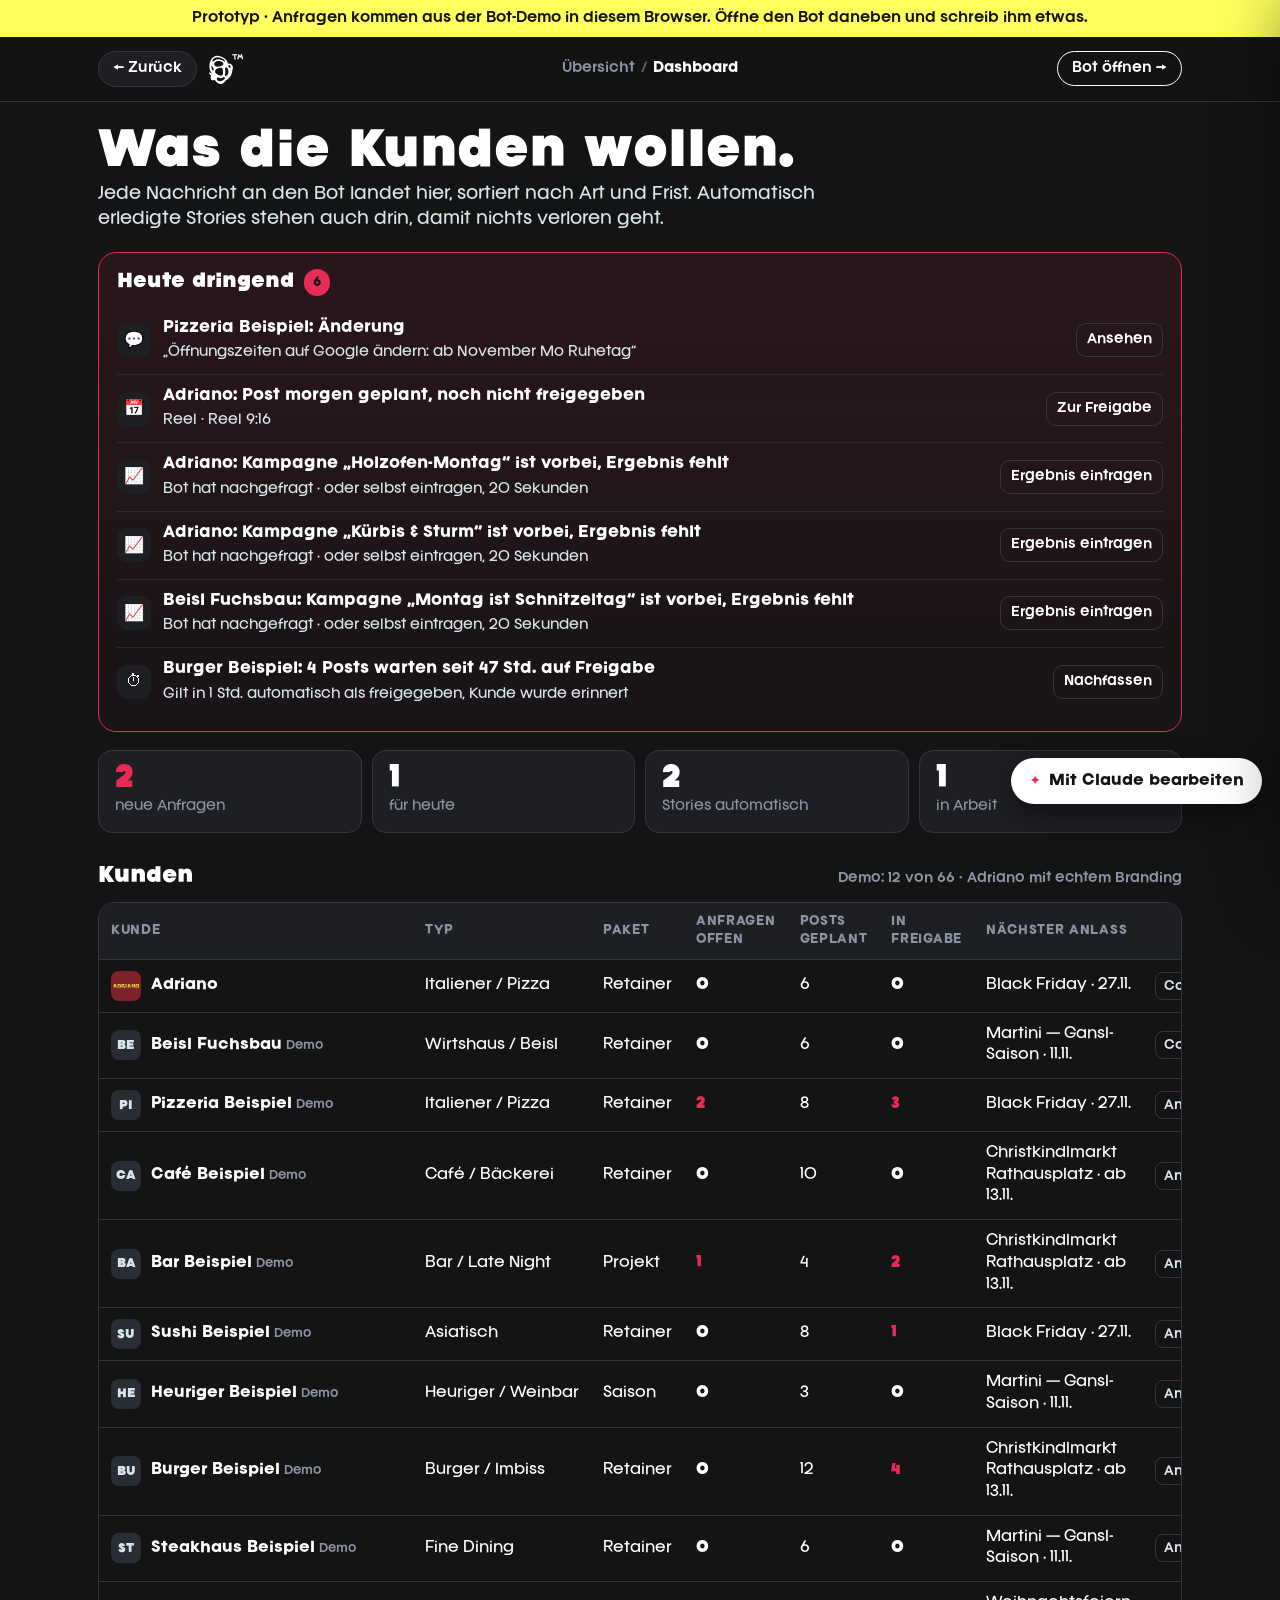
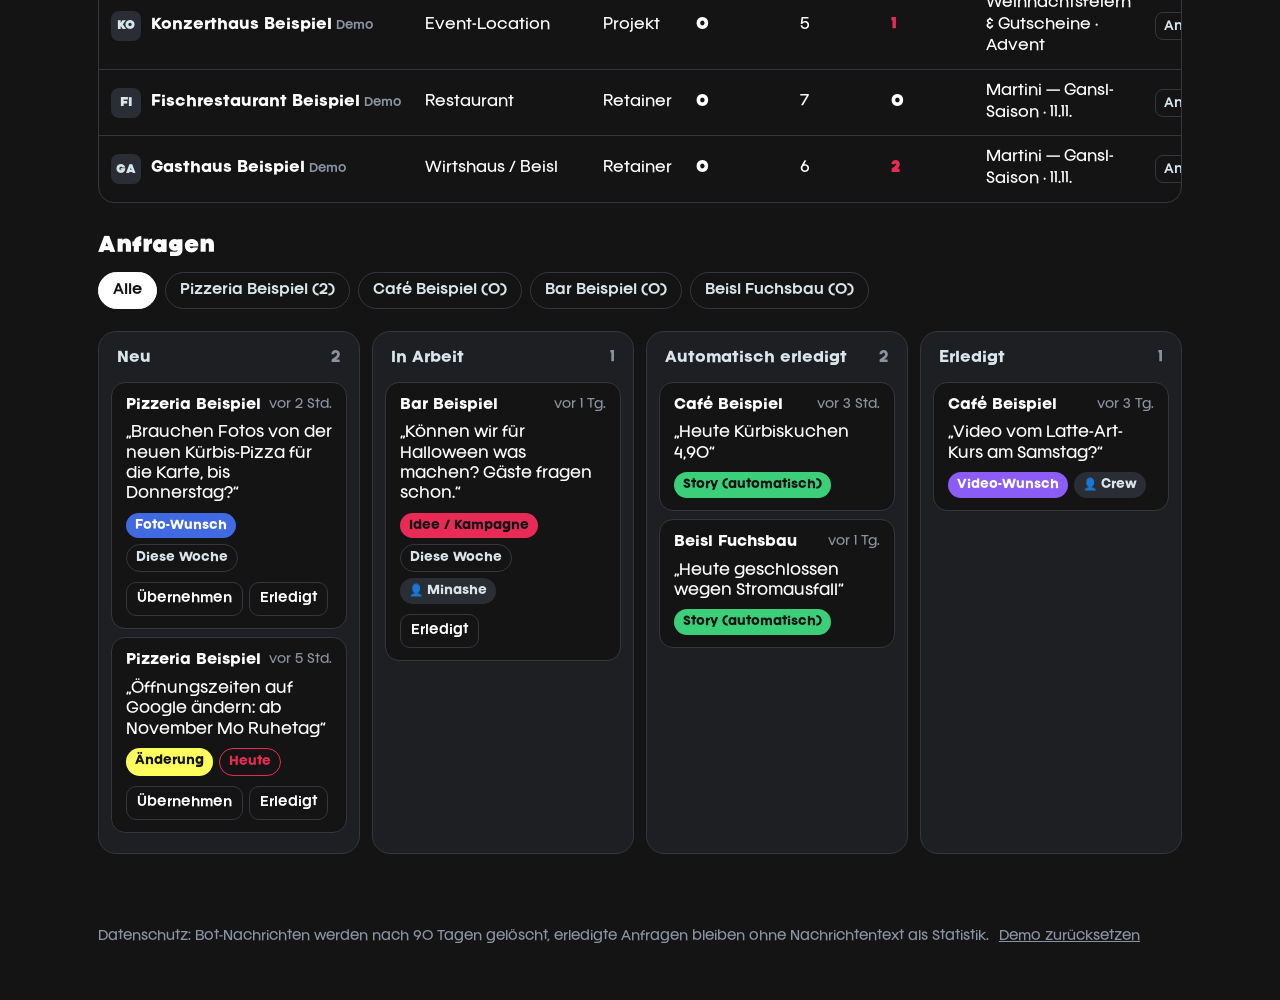
==== commit cffe460f: "Bot fragt nach Kampagnenende und zur Halbzeit automatisch nach - Antwort des Wirts erscheint auf der" ====
--- a/anfragen/index.html
+++ b/anfragen/index.html
@@ -175,7 +175,7 @@
   all.filter(t => t.due === "Heute" && (t.status === "neu" || t.status === "arbeit")).forEach(t => items.push({ ic: "💬", b: `${t.client}: ${TFT_KIND[t.kind] || "Anfrage"}`, s: `„${t.text}“`, a: "Ansehen", h: "#board" }));
   const tmr = new Date(); tmr.setDate(tmr.getDate() + 1); const tIso = new Date().toISOString().slice(0, 10), mIso = tmr.toISOString().slice(0, 10);
   ["adriano", "fuchsbau"].forEach(id => (contentOf(id) || []).filter(p => (p.date === tIso || p.date === mIso) && p.status !== "ok").forEach(p => items.push({ ic: "📅", b: `${TFT_CLIENTS[id].name}: Post ${p.date === tIso ? "heute" : "morgen"} geplant, noch nicht freigegeben`, s: `${TFT_tpl(p).label} · ${TFT_tpl(p).format}`, a: "Zur Freigabe", h: `../content/?k=${id}` })));
-  ["adriano", "fuchsbau"].forEach(id => TFT_kamp.missing(id).forEach(k => items.push({ ic: "📈", b: `${TFT_CLIENTS[id].name}: Kampagne „${k.title}“ ist vorbei, Ergebnis fehlt`, s: "20 Sekunden, fließt ins Rezeptbuch und in die nächsten Vorschläge", a: "Ergebnis eintragen", h: `../kampagnen/?k=${id}#ergebnis` })));
+  ["adriano", "fuchsbau"].forEach(id => TFT_kamp.missing(id).forEach(k => items.push({ ic: k.pending ? "💬" : "📈", b: k.pending ? `${TFT_CLIENTS[id].name}: Wirt hat zu „${k.title}“ geantwortet` : `${TFT_CLIENTS[id].name}: Kampagne „${k.title}“ ist vorbei, Ergebnis fehlt`, s: k.pending ? "Per Telegram-Bot, bitte prüfen und bestätigen" : "Bot hat nachgefragt · oder selbst eintragen, 20 Sekunden", a: k.pending ? "Bestätigen" : "Ergebnis eintragen", h: `../kampagnen/?k=${id}#ergebnis` })));
   items.push({ ic: "⏱", b: "Burger Beispiel: 4 Posts warten seit 47 Std. auf Freigabe", s: "Gilt in 1 Std. automatisch als freigegeben, Kunde wurde erinnert", a: "Nachfassen", h: "#" });
   const u = document.getElementById("urgent");
   u.innerHTML = `<h2>Heute dringend <span>${items.length}</span></h2>` + items.map(i => `<div class="ur"><div class="ic">${i.ic}</div><div><b>${esc(i.b)}</b><span>${esc(i.s)}</span></div><a href="${i.h}">${esc(i.a)}</a></div>`).join("");
